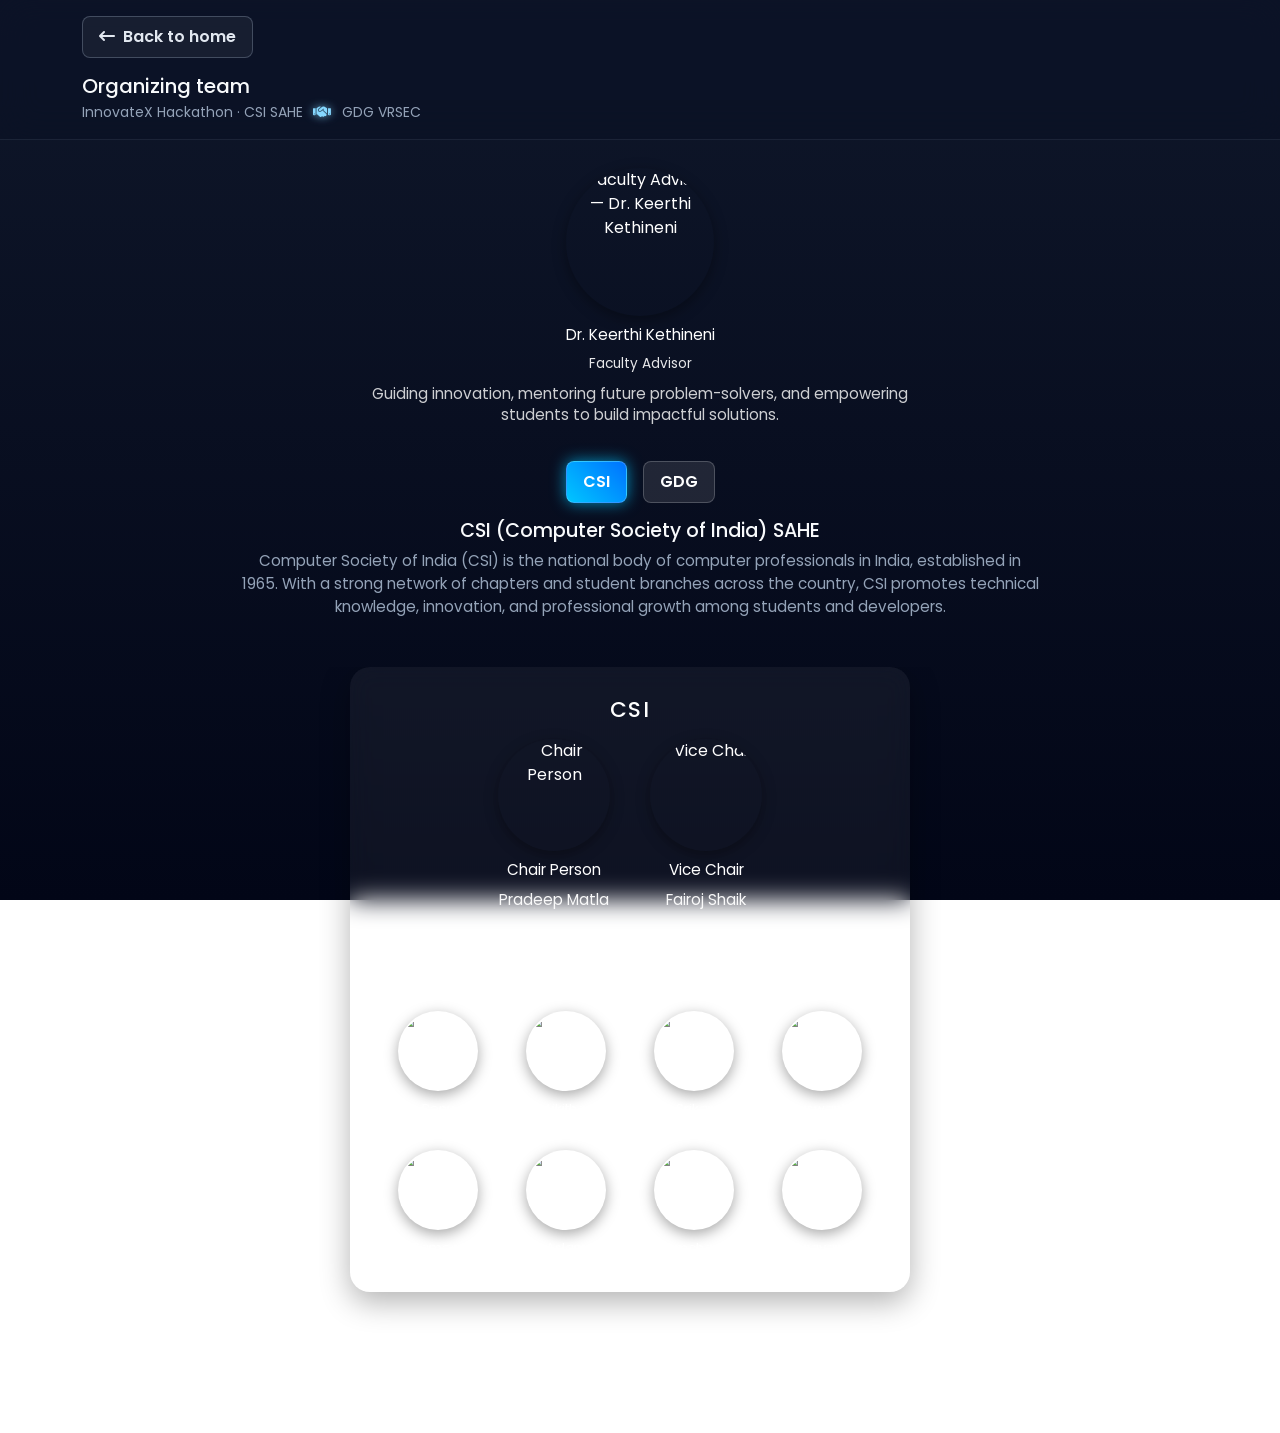
==== team.html @ c0c32e64 "Add files via upload" ====
<!DOCTYPE html>
<html lang="en">
<head>
    <meta charset="UTF-8">
    <meta name="viewport" content="width=device-width, initial-scale=1.0">
    <meta name="description" content="Meet the InnovateX Hackathon organizing team — CSI SAHE and GDG VRSEC.">
    <title>Our Team | InnovateX Hackathon</title>
    <link href="https://cdn.jsdelivr.net/npm/bootstrap@5.3.3/dist/css/bootstrap.min.css" rel="stylesheet">
    <link rel="stylesheet" href="https://cdnjs.cloudflare.com/ajax/libs/font-awesome/6.5.0/css/all.min.css" crossorigin="anonymous">
    <link rel="preconnect" href="https://fonts.googleapis.com">
    <link rel="preconnect" href="https://fonts.gstatic.com" crossorigin>
    <link href="https://fonts.googleapis.com/css2?family=Poppins:wght@300;400;500;600;700&display=swap" rel="stylesheet">
    <link rel="stylesheet" href="style.css">
</head>
<body class="page-team">
    <a class="visually-hidden-focusable skip-link" href="#team-org">Skip to team chart</a>

    <header class="team-topbar glass-nav">
        <div class="container py-3 d-flex flex-wrap align-items-center justify-content-between gap-3">
            <a class="btn btn-team-back" href="index.html">
                <span aria-hidden="true"><i class="fa-solid fa-arrow-left-long"></i></span>
                Back to home
            </a>
        </div>
        <div class="container pb-3">
            <h1 class="team-page-title h5 mb-0 text-center text-md-start">Organizing team</h1>
            <p class="team-page-sub text-center text-md-start mb-0 mt-1 small">InnovateX Hackathon · CSI SAHE <i class="fa-solid fa-handshake handshake-icon" aria-hidden="true"></i> GDG VRSEC</p>
        </div>
    </header>

    <main id="team-org">
<!-- ================= ORG CHART ================= -->

<section class="org">

    <div class="faculty-row">
        <div class="node faculty" onclick="openLink('https://www.linkedin.com/in/dr-keerthi-kethineni-37a956119')" role="link" tabindex="0" onkeydown="if(event.key==='Enter'||event.key===' '){event.preventDefault();openLink('https://www.linkedin.com/in/dr-keerthi-kethineni-37a956119');}">
            <div class="img-box big">
                <img src="images/faculty.jpeg" alt="Faculty Advisor — Dr. Keerthi Kethineni">
                <div class="overlay">
                    <i class="fab fa-linkedin" aria-hidden="true"></i>
                    <span class="visually-hidden">Open LinkedIn profile</span>
                </div>
            </div>
            <p>Dr. Keerthi Kethineni</p>
            <span>Faculty Advisor</span>
            <p class="faculty-description">Guiding innovation, mentoring future problem-solvers, and empowering students to build impactful solutions.</p>
        </div>
    </div>

    <div class="team-toggle-buttons">
        <div class="toggle-btns">
            <button class="toggle-btn active" data-slide="0">CSI</button>
            <button class="toggle-btn" data-slide="1">GDG</button>
        </div>
        <div class="dynamic-desc">
            <h3 id="desc-title">CSI (Computer Society of India) SAHE</h3>
            <p id="desc-text">Computer Society of India (CSI) is the national body of computer professionals in India, established in 1965. With a strong network of chapters and student branches across the country, CSI promotes technical knowledge, innovation, and professional growth among students and developers.</p>
        </div>
    </div>

    <div class="team-slider-wrapper">
        <div class="team-slider">

        <div class="slide csi-slide branch branch--csi">

            <div class="team-card">
                <h2 class="branch-title">CSI</h2>

                <div class="leaders-row">
                    <div class="node" onclick="openLink('https://www.linkedin.com/in/pradeep-matla-19142231b')" role="link" tabindex="0" onkeydown="if(event.key==='Enter'||event.key===' '){event.preventDefault();openLink('https://www.linkedin.com/in/pradeep-matla-19142231b');}">
                        <div class="img-box">
                            <img src="images/csi/pradeep.jpeg" alt="Chair Person">
                            <div class="overlay">
                                <i class="fab fa-linkedin" aria-hidden="true"></i>
                                <span class="visually-hidden">Open LinkedIn profile</span>
                            </div>
                        </div>
                        <p>Chair Person</p>
                        <p class="member-name">Pradeep Matla</p>
                    </div>

                    <div class="node" onclick="openLink('https://www.linkedin.com/in/fairoj-shaik-24f')" role="link" tabindex="0" onkeydown="if(event.key==='Enter'||event.key===' '){event.preventDefault();openLink('https://www.linkedin.com/in/fairoj-shaik-24f');}">
                        <div class="img-box">
                            <img src="images/csi/fairoj.jpeg" alt="Vice Chair">
                            <div class="overlay">
                                <i class="fab fa-linkedin" aria-hidden="true"></i>
                                <span class="visually-hidden">Open LinkedIn profile</span>
                            </div>
                        </div>
                        <p>Vice Chair</p>
                        <p class="member-name">Fairoj Shaik</p>
                    </div>
                </div>

                <div class="line line-v"></div>

                <div class="csi-four-bar" aria-hidden="true">
                    <div class="line line-h line-h--csi"></div>
                    <div class="csi-four-drops">
                        <div class="line line-v line-v--short"></div>
                        <div class="line line-v line-v--short"></div>
                        <div class="line line-v line-v--short"></div>
                        <div class="line line-v line-v--short"></div>
                    </div>
                </div>

                <div class="csi-grid">
                    <div class="csi-col">
                        <h4>Technical</h4>
                        <span class="role-label">Convenor</span>
                        <div class="node" onclick="openLink('https://www.linkedin.com/in/kallam-r-41750732a')" role="link" tabindex="0" onkeydown="if(event.key==='Enter'||event.key===' '){event.preventDefault();openLink('https://www.linkedin.com/in/kallam-r-41750732a');}">
                            <div class="img-box">
                                <img src="images/csi/renu.jpeg" alt="Renu">
                                <div class="overlay">
                                    <i class="fab fa-linkedin" aria-hidden="true"></i>
                                    <span class="visually-hidden">Open LinkedIn profile</span>
                                </div>
                            </div>
                        </div>
                        <p class="member-name">Renu</p>
                        <span class="role-label">Co-Convenor</span>
                        <div class="node" onclick="openLink('https://www.linkedin.com/in/sameer-nandigam')" role="link" tabindex="0" onkeydown="if(event.key==='Enter'||event.key===' '){event.preventDefault();openLink('https://www.linkedin.com/in/sameer-nandigam');}">
                            <div class="img-box">
                                <img src="images/csi/sameer.jpeg" alt="Sameer">
                                <div class="overlay">
                                    <i class="fab fa-linkedin" aria-hidden="true"></i>
                                    <span class="visually-hidden">Open LinkedIn profile</span>
                                </div>
                            </div>
                        </div>
                        <p class="member-name">Sameer</p>
                    </div>

                    <div class="csi-col">
                        <h4>Marketing</h4>
                        <span class="role-label">Convenor</span>
                        <div class="node" onclick="openLink('https://www.linkedin.com/in/likhitha-kopparaju-1996ab348')" role="link" tabindex="0" onkeydown="if(event.key==='Enter'||event.key===' '){event.preventDefault();openLink('https://www.linkedin.com/in/likhitha-kopparaju-1996ab348');}">
                            <div class="img-box">
                                <img src="images/csi/likitha.jpeg" alt="Likitha">
                                <div class="overlay">
                                    <i class="fab fa-linkedin" aria-hidden="true"></i>
                                    <span class="visually-hidden">Open LinkedIn profile</span>
                                </div>
                            </div>
                        </div>
                        <p class="member-name">Likitha</p>
                        <span class="role-label">Co-Convenor</span>
                        <div class="node" onclick="openLink('https://www.linkedin.com/in/mohammad-aslam-400096294')" role="link" tabindex="0" onkeydown="if(event.key==='Enter'||event.key===' '){event.preventDefault();openLink('https://www.linkedin.com/in/mohammad-aslam-400096294');}">
                            <div class="img-box">
                                <img src="images/csi/Aslam.jpeg" alt="Aslam">
                                <div class="overlay">
                                    <i class="fab fa-linkedin" aria-hidden="true"></i>
                                    <span class="visually-hidden">Open LinkedIn profile</span>
                                </div>
                            </div>
                        </div>
                        <p class="member-name">Aslam</p>
                    </div>

                    <div class="csi-col">
                        <h4>Designing</h4>
                        <span class="role-label">Convenor</span>
                        <div class="node" onclick="openLink('https://www.linkedin.com/in/srikar-koneru')" role="link" tabindex="0" onkeydown="if(event.key==='Enter'||event.key===' '){event.preventDefault();openLink('https://www.linkedin.com/in/srikar-koneru');}">
                            <div class="img-box">
                                <img src="images/csi/Srikar.jpeg" alt="Srikar">
                                <div class="overlay">
                                    <i class="fab fa-linkedin" aria-hidden="true"></i>
                                    <span class="visually-hidden">Open LinkedIn profile</span>
                                </div>
                            </div>
                        </div>
                        <p class="member-name">Srikar</p>
                        <span class="role-label">Co-Convenor</span>
                        <div class="node" onclick="openLink('https://www.linkedin.com/in/ramchand-kanaparthi-1406ab348')" role="link" tabindex="0" onkeydown="if(event.key==='Enter'||event.key===' '){event.preventDefault();openLink('https://www.linkedin.com/in/ramchand-kanaparthi-1406ab348');}">
                            <div class="img-box">
                                <img src="images/csi/Ramchand.jpeg" alt="Ramchand">
                                <div class="overlay">
                                    <i class="fab fa-linkedin" aria-hidden="true"></i>
                                    <span class="visually-hidden">Open LinkedIn profile</span>
                                </div>
                            </div>
                        </div>
                        <p class="member-name">Ramchand</p>
                    </div>

                    <div class="csi-col">
                        <h4>Event Managing</h4>
                        <span class="role-label">Convenor</span>
                        <div class="node" onclick="openLink('https://www.linkedin.com/in/yaswanth-maddula-b22ba6337')" role="link" tabindex="0" onkeydown="if(event.key==='Enter'||event.key===' '){event.preventDefault();openLink('https://www.linkedin.com/in/yaswanth-maddula-b22ba6337');}">
                            <div class="img-box">
                                <img src="images/csi/yaswanth.jpeg" alt="Yaswanth">
                                <div class="overlay">
                                    <i class="fab fa-linkedin" aria-hidden="true"></i>
                                    <span class="visually-hidden">Open LinkedIn profile</span>
                                </div>
                            </div>
                        </div>
                        <p class="member-name">Yaswanth</p>
                        <span class="role-label">Co-Convenor</span>
                        <div class="node" onclick="openLink('https://www.linkedin.com/in/baavana-arvapalli-102b9331a')" role="link" tabindex="0" onkeydown="if(event.key==='Enter'||event.key===' '){event.preventDefault();openLink('https://www.linkedin.com/in/baavana-arvapalli-102b9331a');}">
                            <div class="img-box">
                                <img src="images/csi/Baavana.jpeg" alt="Baavana">
                                <div class="overlay">
                                    <i class="fab fa-linkedin" aria-hidden="true"></i>
                                    <span class="visually-hidden">Open LinkedIn profile</span>
                                </div>
                            </div>
                        </div>
                        <p class="member-name">Baavana</p>
                    </div>
                </div>
            </div>

            </div>  <!-- close team-card -->

<div class="slide gdg-slide branch branch--gdg gdg">

                <div class="team-card">
                    <h2 class="branch-title">GDG VRSEC</h2>

                    <div class="leaders-row">
                        <!-- Lead -->
                        <div class="node" onclick="openLink('https://www.linkedin.com/in/mahesh-nimmagadda-88059a2ba?utm_source=share_via&utm_content=profile&utm_medium=member_android')">
                            <div class="img-box">
                                <img src="images/gdg/mahesh.jpeg" alt="Mahesh">
                                <div class="overlay">
                                    <i class="fab fa-linkedin"></i>
                                </div>
                            </div>
                            <p>Mahesh</p>
                            <span class="role-label">Lead</span>
                        </div>

                        <!-- Co Lead -->
                        <div class="node" onclick="openLink('https://www.linkedin.com/in/sohith-sai-sanaka-03012a2a5?utm_source=share_via&utm_content=profile&utm_medium=member_android')">
                            <div class="img-box">
                                <img src="images/gdg/sohith.jpeg" alt="Sohith">
                                <div class="overlay">
                                    <i class="fab fa-linkedin"></i>
                                </div>
                            </div>
                            <p>Sohith</p>
                            <span class="role-label">Co-Lead</span>
                        </div>
                    </div>

                    <div class="line line-v"></div>

                    <div class="csi-four-bar">
                        <div class="line line-h line-h--csi"></div>
                    </div>

                    <div class="csi-grid">

            <!-- Web Dev -->
            <div class="csi-col">
                <h4>Web Development</h4>
                <span class="role-label">Lead</span>
                <div class="node" onclick="openLink('https://www.linkedin.com/in/nameishyam?utm_source=share_via&utm_content=profile&utm_medium=member_android')">
                    <div class="img-box">
                        <img src="images/gdg/shyam.jpeg">
                        <div class="overlay"><i class="fab fa-linkedin"></i></div>
                    </div>
                </div>
                <p class="member-name">Shyam Gowtham</p>

                <span class="role-label">Co-Lead</span>
                <div class="node" onclick="openLink('https://www.linkedin.com/in/yaseswinisharma?utm_source=share_via&utm_content=profile&utm_medium=member_android')">
                    <div class="img-box">
                        <img src="images/gdg/yasaswini.jpeg">
                        <div class="overlay"><i class="fab fa-linkedin"></i></div>
                    </div>
                </div>
                <p class="member-name">Yasaswini</p>
            </div>

            <!-- Android -->
            <div class="csi-col">
                <h4>Android</h4>
                <span class="role-label">Lead</span>
                <div class="node" onclick="openLink('https://www.linkedin.com/in/sri-sai-surendra-kusam?utm_source=share_via&utm_content=profile&utm_medium=member_android')">
                    <div class="img-box">
                        <img src="images/gdg/surendar.jpeg">
                        <div class="overlay"><i class="fab fa-linkedin"></i></div>
                    </div>
                </div>
                <p class="member-name">Surendar</p>

                <span class="role-label">Co-Lead</span>
                <div class="node" onclick="openLink('https://www.linkedin.com/in/harish-kakumanu-ab7199272?utm_source=share_via&utm_content=profile&utm_medium=member_android')">
                    <div class="img-box">
                        <img src="images/gdg/harish.jpeg">
                        <div class="overlay"><i class="fab fa-linkedin"></i></div>
                    </div>
                </div>
                <p class="member-name">Harish</p>
            </div>

            <!-- AI ML -->
            <div class="csi-col">
                <h4>AI - ML</h4>
                <span class="role-label">Lead</span>
                <div class="node" onclick="openLink('https://www.linkedin.com/in/susrith-maddi-71413824b?utm_source=share_via&utm_content=profile&utm_medium=member_android')">
                    <div class="img-box">
                        <img src="images/gdg/susrith.jpeg">
                        <div class="overlay"><i class="fab fa-linkedin"></i></div>
                    </div>
                </div>
                <p class="member-name">Susrith</p>

                <span class="role-label">Co-Lead</span>
                <div class="node" onclick="openLink('https://www.linkedin.com/in/abdul-ruksar-2a0661341?utm_source=share_via&utm_content=profile&utm_medium=member_android')">
                    <div class="img-box">
                        <img src="images/gdg/ruksar.jpeg">
                        <div class="overlay"><i class="fab fa-linkedin"></i></div>
                    </div>
                </div>
                <p class="member-name">Ruksar</p>
            </div>

            <!-- Cloud -->
            <div class="csi-col">
                <h4>Cloud</h4>
                <span class="role-label">Lead</span>
                <div class="node" onclick="openLink('https://www.linkedin.com/in/manikantha-peetha?utm_source=share_via&utm_content=profile&utm_medium=member_android')">
                    <div class="img-box">
                        <img src="images/gdg/manikanta.jpeg">
                        <div class="overlay"><i class="fab fa-linkedin"></i></div>
                    </div>
                </div>
                <p class="member-name">Manikanta</p>

                <span class="role-label">Co-Lead</span>
                <div class="node" onclick="openLink('https://www.linkedin.com/in/neha-dharavathu-8542202a4?utm_source=share_via&utm_content=profile&utm_medium=member_android')">
                    <div class="img-box">
                        <img src="images/gdg/neha.jpeg">
                        <div class="overlay"><i class="fab fa-linkedin"></i></div>
                    </div>
                </div>
                <p class="member-name">Neha</p>
            </div>

            <!-- Design -->
            <div class="csi-col">
                <h4>Design</h4>
                <span class="role-label">Lead</span>
                <div class="node" onclick="openLink('https://www.linkedin.com/in/ankoori-vasantha?utm_source=share_via&utm_content=profile&utm_medium=member_android')">
                    <div class="img-box">
                        <img src="images/gdg/vasantha.jpeg">
                        <div class="overlay"><i class="fab fa-linkedin"></i></div>
                    </div>
                </div>
                <p class="member-name">Vasantha</p>

                <span class="role-label">Co-Leads</span>
                <div class="node" onclick="openLink('https://www.linkedin.com/in/naveen-chandra-9948372a4?utm_source=share_via&utm_content=profile&utm_medium=member_android')">
                    <div class="img-box">
                        <img src="images/gdg/naveen.jpeg">
                        <div class="overlay"><i class="fab fa-linkedin"></i></div>
                    </div>
                </div>
                <p class="member-name">Naveen</p>

                <div class="node" onclick="openLink('https://www.linkedin.com/in/dssram24067?utm_source=share_via&utm_content=profile&utm_medium=member_android')">
                    <div class="img-box">
                        <img src="images/gdg/shanmukha.jpeg">
                        <div class="overlay"><i class="fab fa-linkedin"></i></div>
                    </div>
                </div>
                <p class="member-name">Shanmukha</p>
            </div>

            <!-- Marketing -->
            <div class="csi-col">
                <h4>Marketing</h4>
                <span class="role-label">Lead</span>
                <div class="node" onclick="openLink('https://www.linkedin.com/in/likith-kowshik-minnekanti-0817272a4?utm_source=share_via&utm_content=profile&utm_medium=member_android')">
                    <div class="img-box">
                        <img src="images/gdg/likith.jpeg">
                        <div class="overlay"><i class="fab fa-linkedin"></i></div>
                    </div>
                </div>
                <p class="member-name">Likith</p>

                <span class="role-label">Co-Lead</span>
                <div class="node" onclick="openLink('https://www.linkedin.com/in/nithin-chowdary-uppugandla-4b05782a4?utm_source=share_via&utm_content=profile&utm_medium=member_android')">
                    <div class="img-box">
                        <img src="images/gdg/nithin.jpeg">
                        <div class="overlay"><i class="fab fa-linkedin"></i></div>
                    </div>
                </div>
                <p class="member-name">Nithin</p>
            </div>

        </div>
    </div>
</div>  <!-- close team-card -->

            </div>

        </div>

    </div>

</section>
    </main>

    <script src="https://cdn.jsdelivr.net/npm/bootstrap@5.3.3/dist/js/bootstrap.bundle.min.js"></script>
    <script src="script.js"></script>
</body>
</html>
---- style.css ----
/* ========== Global ========== */
*,
*::before,
*::after {
  box-sizing: border-box;
}

html {
  scroll-behavior: smooth;
}

:focus-visible {
  outline: 2px solid #38bdf8;
  outline-offset: 3px;
}

.skip-link {
  position: absolute;
  left: -9999px;
  z-index: 9999;
  padding: 0.75rem 1rem;
  background: #0f172a;
  color: #f8fafc;
  font-weight: 600;
  border-radius: 0.375rem;
}

.skip-link:focus {
  left: 1rem;
  top: 1rem;
}

/* ========== Landing page ========== */
body.page-landing {
  margin: 0;
  min-height: 100vh;
  font-family: "Inter", system-ui, sans-serif;
  background: #020617;
  color: #e2e8f0;
  -webkit-font-smoothing: antialiased;
}

body.page-landing main {
  display: block;
}

/* —— Navbar —— */
.landing-nav {
  position: fixed;
  inset: 0 0 auto 0;
  z-index: 1000;
  background: rgba(15, 23, 42, 0.45);
  backdrop-filter: blur(16px);
  -webkit-backdrop-filter: blur(16px);
  border-bottom: 1px solid rgba(148, 163, 184, 0.12);
}

.countdown-container {
  position: absolute;
  left: 20px;
  top: 50%;
  transform: translateY(-50%);
  font-size: 13px;
  font-weight: 600;
  color: #00c6ff;
  letter-spacing: 0.03em;
  z-index: 10;
  pointer-events: none;
  display: flex;
  flex-direction: column;
  gap: 2px;
}

.countdown-top {
  display: flex;
  align-items: center;
  gap: 6px;
  white-space: nowrap;
}

.countdown-label {
  color: #e2e8f0;
  font-weight: 500;
  font-size: 12px;
}

.countdown-sub {
  font-size: 11px;
  font-weight: 400;
  color: #94a3b8;
  white-space: nowrap;
}

@media (max-width: 767.98px) {
  .countdown-container {
    display: none;
  }
}

.landing-nav .container {
  position: relative;
}

.landing-nav__inner {
  display: flex;
  align-items: center;
  justify-content: space-between;
  gap: 1rem;
  padding: 0.75rem 0;
  min-height: 5.5rem;
  position: relative;
}

.landing-nav__title {
  margin: 0;
  font-family: "Poppins", sans-serif;
  font-weight: 700;
  font-size: 1.25rem;
  letter-spacing: 1px;
  color: #f8fafc;
  text-align: center;
  display: none;
  position: absolute;
  left: 50%;
  transform: translateX(-50%);
}

@media (min-width: 768px) {
  .landing-nav__title {
    display: block;
  }
}

.landing-nav__handshake {
  margin: 0 0.4rem;
  color: #86d8ff !important;
  font-size: 1.25rem;
  text-shadow: 0 0 12px rgba(134, 216, 255, 0.8), 0 0 20px rgba(0, 198, 255, 0.5);
  display: inline-block;
  width: auto;
  height: auto;
  opacity: 1 !important;
  visibility: visible !important;
}

.landing-nav__logos {
  display: none;
}

.landing-nav__drawer {
  display: flex;
  align-items: center;
  justify-content: flex-end;
  margin-left: auto;
}

.landing-nav__logo-link {
  display: none;
}

.landing-nav__logo-link:hover {
  transform: scale(1.08);
  filter: drop-shadow(0 0 12px rgba(56, 189, 248, 0.4));
}

.landing-nav__logo {
  display: none;
}

.landing-nav__logo:hover {
  transform: scale(1.08);
}

.landing-nav__drawer {
  display: flex;
  align-items: center;
  justify-content: flex-end;
}

.landing-nav__actions {
  display: flex;
  align-items: center;
  justify-content: flex-end;
  flex-wrap: wrap;
  gap: 0.75rem;
}

.btn-nav-cta {
  display: inline-flex;
  align-items: center;
  justify-content: center;
  gap: 0.35rem;
  padding: 0.6rem 1.15rem;
  font-weight: 700;
  font-size: 0.875rem;
  letter-spacing: 0.02em;
  border-radius: 999px;
  text-decoration: none;
  white-space: nowrap;
  transition: transform 0.25s ease, box-shadow 0.25s ease, border-color 0.25s ease,
    background 0.25s ease;
}

.btn-nav-cta--primary {
  color: #f8fafc;
  border: 1px solid rgba(56, 189, 248, 0.55);
  background: linear-gradient(135deg, rgba(14, 165, 233, 0.45), rgba(99, 102, 241, 0.4));
  box-shadow: 0 0 22px rgba(56, 189, 248, 0.45), inset 0 1px 0 rgba(255, 255, 255, 0.12);
}

.btn-nav-cta--primary:hover {
  color: #fff;
  transform: translateY(-2px);
  border-color: rgba(125, 211, 252, 0.85);
  box-shadow: 0 0 32px rgba(56, 189, 248, 0.65), 0 8px 24px rgba(0, 0, 0, 0.25);
}

.btn-nav-cta--secondary {
  color: #e2e8f0;
  border: 1px solid rgba(148, 163, 184, 0.5);
  background: rgba(255, 255, 255, 0.06);
  box-shadow: 0 0 18px rgba(56, 189, 248, 0.2), inset 0 1px 0 rgba(255, 255, 255, 0.08);
}

.btn-nav-cta--secondary:hover {
  color: #fff;
  transform: translateY(-2px);
  border-color: rgba(56, 189, 248, 0.55);
  box-shadow: 0 0 28px rgba(56, 189, 248, 0.35), 0 8px 24px rgba(0, 0, 0, 0.2);
}

.landing-nav__toggle {
  width: 44px;
  height: 44px;
  border: 1px solid rgba(148, 163, 184, 0.35);
  border-radius: 0.5rem;
  background: rgba(15, 23, 42, 0.6);
  display: none;
  flex-direction: column;
  align-items: center;
  justify-content: center;
  gap: 5px;
  cursor: pointer;
}

.landing-nav__toggle span {
  display: block;
  width: 20px;
  height: 2px;
  background: #e2e8f0;
  border-radius: 2px;
}

@media (max-width: 767.98px) {
  .landing-nav__toggle {
    display: flex;
  }

  .landing-nav__drawer {
    position: absolute;
    top: 100%;
    left: 0;
    right: 0;
    padding: 1rem 1rem 1.25rem;
    background: rgba(15, 23, 42, 0.92);
    backdrop-filter: blur(16px);
    border-bottom: 1px solid rgba(148, 163, 184, 0.12);
    justify-content: center;
    display: none;
  }

  .landing-nav__drawer.is-open {
    display: flex;
  }

  .landing-nav__actions {
    width: 100%;
    flex-direction: column;
    align-items: stretch;
  }

  .btn-nav-cta {
    width: 100%;
    white-space: normal;
    text-align: center;
  }
}

/* —— Hero —— */
.landing-hero {
  position: relative;
  min-height: unset;
  display: flex;
  align-items: flex-start;
  justify-content: center;
  padding: calc(5.5rem + 0.5rem) 1rem 2rem;
  background: linear-gradient(165deg, #0f172a 0%, #020617 55%, #020617 100%);
  overflow: hidden;
}

.landing-hero__blobs {
  position: absolute;
  inset: 0;
  pointer-events: none;
  overflow: hidden;
}

.landing-hero__blob {
  position: absolute;
  border-radius: 50%;
  filter: blur(80px);
  opacity: 0.55;
  animation: blob-float 14s ease-in-out infinite;
}

.landing-hero__blob--1 {
  width: min(480px, 55vw);
  height: min(480px, 55vw);
  top: -10%;
  left: -15%;
  background: radial-gradient(circle, rgba(56, 189, 248, 0.55) 0%, transparent 70%);
}

.landing-hero__blob--2 {
  width: min(420px, 50vw);
  height: min(420px, 50vw);
  bottom: -5%;
  right: -20%;
  background: radial-gradient(circle, rgba(99, 102, 241, 0.5) 0%, transparent 70%);
  animation-delay: -4s;
}

.landing-hero__blob--3 {
  width: min(300px, 40vw);
  height: min(300px, 40vw);
  top: 40%;
  left: 0;
  right: 0;
  margin-inline: auto;
  background: radial-gradient(circle, rgba(244, 114, 182, 0.25) 0%, transparent 70%);
  animation-delay: -7s;
}

@keyframes blob-float {
  0%,
  100% {
    transform: translate(0, 0) scale(1);
  }
  50% {
    transform: translate(2%, -3%) scale(1.05);
  }
}

.landing-hero__content {
  position: relative;
  z-index: 1;
  text-align: center;
  max-width: 52rem;
}

.landing-hero__badge {
  display: none;
  margin: 0 0 1.25rem;
  padding: 0.35rem 0.85rem;
  font-size: 0.75rem;
  font-weight: 600;
  letter-spacing: 0.12em;
  text-transform: uppercase;
  color: #7dd3fc;
  background: rgba(56, 189, 248, 0.12);
  border: 1px solid rgba(56, 189, 248, 0.28);
  border-radius: 999px;
}

.landing-hero__title {
  margin: 0 0 1rem;
  font-family: "Poppins", "Inter", sans-serif;
  font-weight: 800;
  font-size: clamp(2.75rem, 8vw, 4.5rem);
  line-height: 1.05;
  letter-spacing: -0.03em;
  background: linear-gradient(120deg, #f8fafc 0%, #93c5fd 35%, #38bdf8 60%, #c084fc 100%);
  -webkit-background-clip: text;
  background-clip: text;
  color: transparent;
  text-shadow: 0 0 60px rgba(56, 189, 248, 0.25);
}

.landing-hero__typed-wrap {
  min-height: 2.75rem;
  margin: 0 0 1.75rem;
  display: flex;
  align-items: center;
  justify-content: center;
}

.landing-hero__typed {
  font-family: "Poppins", sans-serif;
  font-size: clamp(1.15rem, 3vw, 1.5rem);
  font-weight: 600;
  color: #bae6fd;
}

.landing-hero__typed .typed-cursor {
  color: #38bdf8 !important;
}

.landing-hero__desc {
  margin: 0 auto;
  max-width: 42rem;
  text-align: center;
  font-size: 1.0625rem;
  line-height: 1.75;
  color: #cbd5e1;
}


.btn-glow {
  display: inline-flex;
  align-items: center;
  justify-content: center;
  gap: 0.5rem;
  padding: 1rem 1.75rem;
  font-weight: 700;
  font-size: 1.0625rem;
  border-radius: 999px;
  text-decoration: none;
  border: none;
  cursor: pointer;
  transition: transform 0.3s cubic-bezier(0.34, 1.56, 0.64, 1),
    box-shadow 0.3s ease, filter 0.3s ease;
}

.btn-glow--primary {
  color: #0f172a;
  background: linear-gradient(135deg, #38bdf8, #818cf8);
  border: 1px solid rgba(255, 255, 255, 0.35);
  box-shadow: 0 0 32px rgba(56, 189, 248, 0.5), 0 12px 40px rgba(0, 0, 0, 0.35);
}

.btn-glow--primary:hover {
  color: #020617;
  transform: translateY(-4px) scale(1.02);
  box-shadow: 0 0 48px rgba(56, 189, 248, 0.85), 0 20px 50px rgba(0, 0, 0, 0.4);
}

.btn-glow--secondary {
  color: #f1f5f9;
  background: rgba(255, 255, 255, 0.06);
  border: 1px solid rgba(148, 163, 184, 0.45);
  box-shadow: 0 0 24px rgba(148, 163, 184, 0.15), inset 0 1px 0 rgba(255, 255, 255, 0.08);
}

.btn-glow--secondary:hover {
  transform: translateY(-4px) scale(1.02);
  border-color: rgba(56, 189, 248, 0.6);
  box-shadow: 0 0 36px rgba(56, 189, 248, 0.35), 0 12px 36px rgba(0, 0, 0, 0.3);
  color: #fff;
}

/* —— Highlights —— */
.landing-highlights {
  padding: 1.5rem 1rem 3rem;
  margin-top: 0 !important;
  background: linear-gradient(180deg, #020617 0%, #0f172a 40%, #020617 100%);
}

.section-head {
  text-align: center;
  max-width: 36rem;
  margin: 0 auto 3rem;
}

.section-head__title {
  margin: 0 0 0.5rem;
  font-family: "Poppins", sans-serif;
  font-size: clamp(1.75rem, 4vw, 2.375rem);
  font-weight: 700;
  color: #f8fafc;
  letter-spacing: -0.02em;
}

.section-head__sub {
  margin: 0;
  color: #94a3b8;
  font-size: 1.0625rem;
}

.highlights-grid {
  display: flex;
  flex-wrap: wrap;
  gap: 1.25rem;
  max-width: 1200px;
  margin: 0 auto;
  justify-content: center;
}

@media (min-width: 1100px) {
  .highlights-grid {
    flex-wrap: nowrap;
    justify-content: space-between;
    align-items: stretch;
    gap: 1rem;
  }

  .hl-card {
    flex: 1 1 0;
    min-width: 0;
    max-width: none;
  }
}

.hl-card {
  flex: 1 1 240px;
  max-width: 400px;
  background: rgba(255, 255, 255, 0.05);
  backdrop-filter: blur(14px);
  -webkit-backdrop-filter: blur(14px);
  border: 1px solid rgba(255, 255, 255, 0.1);
  border-radius: 1.125rem;
  padding: 1.75rem 1.5rem;
  text-align: left;
  box-shadow: 0 8px 32px rgba(0, 0, 0, 0.35);
  transition: transform 0.35s cubic-bezier(0.34, 1.56, 0.64, 1),
    box-shadow 0.35s ease, border-color 0.35s ease, background 0.35s ease;
}

.hl-card:hover {
  transform: translateY(-10px);
  box-shadow: 0 24px 48px rgba(0, 0, 0, 0.45), 0 0 40px rgba(56, 189, 248, 0.12);
  border-color: rgba(56, 189, 248, 0.35);
  background: rgba(255, 255, 255, 0.07);
}

.hl-card__emoji {
  font-size: 1.75rem;
  display: block;
  margin-bottom: 0.75rem;
}

.hl-card__icon {
  font-size: 1.75rem;
  display: block;
  margin-bottom: 0.75rem;
  color: #94a3b8;
}

.hl-card__label {
  margin: 0 0 0.35rem;
  font-family: "Poppins", sans-serif;
  font-size: 0.9375rem;
  font-weight: 700;
  color: #e2e8f0;
  letter-spacing: 0.02em;
}

.hl-card__text {
  margin: 0;
  font-size: 0.95rem;
  line-height: 1.5;
  color: #94a3b8;
}

/* —— Team CTA —— */
.landing-team-cta {
  padding: 2.5rem 1rem 3rem;
  background: radial-gradient(ellipse 80% 60% at 50% 0%, rgba(56, 189, 248, 0.08), transparent 55%),
    #020617;
  text-align: center;
}

.landing-team-cta__inner {
  max-width: 40rem;
  margin: 0 auto;
}

.landing-team-cta__title {
  margin: 0 0 0.75rem;
  font-family: "Poppins", sans-serif;
  font-size: clamp(1.85rem, 4.5vw, 2.75rem);
  font-weight: 700;
  color: #f8fafc;
  letter-spacing: -0.02em;
}

.landing-team-cta__lead {
  margin: 0 0 1.75rem;
  font-size: 1.125rem;
  color: #94a3b8;
  line-height: 1.6;
}

.btn-team-cta {
  display: inline-flex;
  align-items: center;
  justify-content: center;
  padding: 1.1rem 2.5rem;
  font-family: "Poppins", sans-serif;
  font-weight: 700;
  font-size: 1.125rem;
  color: #0f172a;
  text-decoration: none;
  border-radius: 999px;
  background: linear-gradient(135deg, #f8fafc, #bae6fd);
  border: 1px solid rgba(255, 255, 255, 0.5);
  box-shadow: 0 0 40px rgba(248, 250, 252, 0.35), 0 16px 40px rgba(0, 0, 0, 0.3);
  transition: transform 0.3s cubic-bezier(0.34, 1.56, 0.64, 1), box-shadow 0.3s ease;
}

.btn-team-cta:hover {
  color: #020617;
  transform: translateY(-5px) scale(1.03);
  box-shadow: 0 0 56px rgba(56, 189, 248, 0.45), 0 20px 48px rgba(0, 0, 0, 0.35);
}

/* —— Footer —— */
.landing-footer {
  background: #020617;
  border-top: 1px solid rgba(51, 65, 85, 0.65);
  padding: 3rem 1rem 2rem;
}

.landing-footer__grid {
  display: grid;
  grid-template-columns: repeat(3, minmax(0, 1fr));
  gap: 2rem;
  max-width: 900px;
  margin: 0 auto;
}

@media (max-width: 767.98px) {
  .landing-footer__grid {
    grid-template-columns: 1fr;
    text-align: center;
  }
}

.landing-footer__heading {
  margin: 0 0 0.5rem;
  font-size: 0.75rem;
  font-weight: 700;
  letter-spacing: 0.14em;
  text-transform: uppercase;
  color: #64748b;
}

.landing-footer__link {
  font-size: 1rem;
  font-weight: 500;
  color: #e2e8f0;
  text-decoration: none;
  word-break: break-word;
  transition: color 0.25s ease;
}

.landing-footer__link:hover {
  color: #38bdf8;
}

.landing-footer__fineprint {
  margin: 2.5rem 0 0;
  text-align: center;
  font-size: 0.8125rem;
  color: #475569;
}

.footer-icons {
  display: flex;
  justify-content: center;
  gap: 25px;
  margin-top: 15px;
}

.footer-icons a {
  font-size: 22px;
  color: white;
  transition: 0.3s;
  line-height: 1;
  display: inline-flex;
  align-items: center;
  justify-content: center;
  text-decoration: none;
  gap: 8px;
  padding: 2px 6px;
  border-radius: 8px;
  background: rgba(255, 255, 255, 0.05);
}

.footer-icon-label {
  font-size: 0.9rem;
  color: #f8fafc;
}

.footer-icons a:hover {
  color: #00c6ff;
  transform: scale(1.2);
}

.roadmap-section {
  padding: 60px 20px 100px;
  max-width: 1400px;
  margin: 0 auto;
}

.roadmap-title {
  font-family: "Poppins", sans-serif;
  font-weight: 800;
  font-size: clamp(2rem, 3vw, 3.4rem);
  color: #e0f2ff;
  text-align: center;
  margin-bottom: 50px;
  text-shadow: 0 0 20px rgba(0, 198, 255, 0.6), 0 1px 3px rgba(0, 0, 0, 0.4);
}

.roadmap-timeline {
  position: relative;
  margin: 0 auto;
  height: 420px;
  padding: 50px 30px;
  overflow: visible;
}

.roadmap-timeline::before {
  content: "";
  position: absolute;
  left: 3%;
  right: 3%;
  top: 50%;
  transform: translateY(-50%);
  height: 3px;
  background: linear-gradient(90deg, rgba(56, 189, 248, 0.4), rgba(14, 165, 233, 0.8), rgba(56, 189, 248, 0.4));
  box-shadow: 0 0 20px rgba(14, 165, 233, 0.4);
  z-index: 1;
}

.roadmap-item {
  position: absolute;
  width: 175px;
  animation: waypoint-in 0.8s ease forwards;
  opacity: 0;
  z-index: 2;
}

.roadmap-item:nth-child(1) { left: 5%; top: 5%; transform: translateX(-50%); }
.roadmap-item:nth-child(2) { left: 20%; top: 55%; transform: translateX(-50%); }
.roadmap-item:nth-child(3) { left: 35%; top: 5%; transform: translateX(-50%); }
.roadmap-item:nth-child(4) { left: 50%; top: 55%; transform: translateX(-50%); }
.roadmap-item:nth-child(5) { left: 65%; top: 5%; transform: translateX(-50%); }
.roadmap-item:nth-child(6) { left: 80%; top: 55%; transform: translateX(-50%); }

.roadmap-content {
  background: rgba(255, 255, 255, 0.05);
  border: 1px solid rgba(86, 191, 255, 0.25);
  border-radius: 14px;
  padding: 22px 16px 18px;
  backdrop-filter: blur(10px);
  transition: all 0.3s ease;
  height: 100%;
  position: relative;
  z-index: 2;
}

.roadmap-content:hover {
  transform: translateY(-8px);
  box-shadow: 0 20px 50px rgba(0, 198, 255, 0.35);
  border-color: rgba(86, 191, 255, 0.6);
}

.step-circle {
  position: absolute;
  top: -18px;
  left: 50%;
  transform: translateX(-50%);
  width: 40px;
  height: 40px;
  border-radius: 50%;
  background: linear-gradient(135deg, #00c6ff, #0072ff);
  color: white;
  display: flex;
  align-items: center;
  justify-content: center;
  font-weight: 900;
  font-size: 1.2rem;
  box-shadow: 0 0 16px rgba(0, 198, 255, 0.7);
  z-index: 4;
  font-family: "Poppins", sans-serif;
}

.roadmap-icon {
  display: none;
}

.roadmap-content h3 {
  font-family: "Poppins", sans-serif;
  font-size: 1rem;
  margin: 0 0 8px;
  color: #dbeafe;
  line-height: 1.3;
  font-weight: 700;
}

.roadmap-content p {
  margin: 0;
  color: #cbd5e1;
  line-height: 1.45;
  font-size: 0.88rem;
}

.roadmap-point {
  display: none;
}

.roadmap-item::before {
  display: none;
}

@media (max-width: 1200px) {
  .roadmap-timeline { height: 420px; padding: 50px 20px; }
  .roadmap-item { width: 165px; }
  .roadmap-item:nth-child(1) { left: 8%; }
  .roadmap-item:nth-child(2) { left: 22%; }
  .roadmap-item:nth-child(3) { left: 36%; }
  .roadmap-item:nth-child(4) { left: 50%; }
  .roadmap-item:nth-child(5) { left: 64%; }
  .roadmap-item:nth-child(6) { left: 78%; }
}

@media (max-width: 1024px) {
  .roadmap-section { padding: 50px 15px 80px; }
  .roadmap-timeline { height: 420px; padding: 50px 10px; }
  .roadmap-item { width: 155px; }
  .roadmap-item:nth-child(1) { left: 10%; }
  .roadmap-item:nth-child(2) { left: 26%; }
  .roadmap-item:nth-child(3) { left: 42%; }
  .roadmap-item:nth-child(4) { left: 58%; }
  .roadmap-item:nth-child(5) { left: 74%; }
  .roadmap-item:nth-child(6) { display: none; }
  
  .roadmap-content h3 { font-size: 0.95rem; }
  .roadmap-content p { font-size: 0.84rem; }
}

@media (max-width: 800px) {
  .roadmap-timeline {
    height: auto;
    padding: 20px 15px;
    display: flex;
    flex-direction: column;
    gap: 0;
  }
  
  .roadmap-timeline::before {
    display: none;
  }
  
  .roadmap-item {
    position: relative;
    width: 100%;
    max-width: 320px;
    left: 50% !important;
    top: 0 !important;
    transform: translateX(-50%) !important;
    margin-bottom: 25px;
    z-index: 2;
  }
  
  .roadmap-item:last-child {
    margin-bottom: 0;
  }
  
  .roadmap-item::before {
    display: none !important;
  }
  
  .step-circle {
    top: -22px;
    width: 36px;
    height: 36px;
    font-size: 1rem;
  }
  
  .roadmap-content {
    width: 100%;
    margin: 0;
    padding: 16px 14px;
  }
  
  .roadmap-content h3 { font-size: 0.98rem; }
  .roadmap-content p { font-size: 0.86rem; }
}

@keyframes waypoint-in {
  0% { opacity: 0; transform: translateY(24px); }
  100% { opacity: 1; transform: translateY(0); }
}

.roadmap-item:nth-child(1) { animation-delay: 0s; }
.roadmap-item:nth-child(2) { animation-delay: 0.1s; }
.roadmap-item:nth-child(3) { animation-delay: 0.2s; }
.roadmap-item:nth-child(4) { animation-delay: 0.3s; }
.roadmap-item:nth-child(5) { animation-delay: 0.4s; }
.roadmap-item:nth-child(6) { animation-delay: 0.5s; }


@media (max-width: 940px) {
  .roadmap-item,
  .roadmap-item.alt {
    width: 100%;
    margin-left: 0;
    text-align: left;
    padding: 0 0 0 20px;
  }
  .roadmap-item.alt {
    padding: 0 0 0 20px;
  }
  .roadmap-timeline::before {
    left: 14px;
  }
  .roadmap-point {
    left: 14px;
  }
}

/* ========== Team page shell ========== */
body.page-team {
  margin: 0;
  min-height: 100vh;
  font-family: "Inter", "Poppins", system-ui, sans-serif;
  background: linear-gradient(180deg, #0f172a 0%, #020617 100%);
  background-attachment: fixed;
  color: #fff;
  text-align: center;
}

.team-topbar {
  position: sticky;
  top: 0;
  z-index: 100;
  background: rgba(15, 23, 42, 0.55);
  backdrop-filter: blur(16px);
  -webkit-backdrop-filter: blur(16px);
  border-bottom: 1px solid rgba(148, 163, 184, 0.12);
}

.btn-team-back {
  display: inline-flex;
  align-items: center;
  gap: 0.5rem;
  padding: 0.5rem 1rem;
  font-weight: 600;
  color: #e2e8f0;
  text-decoration: none;
  border-radius: 0.5rem;
  border: 1px solid rgba(148, 163, 184, 0.35);
  background: rgba(255, 255, 255, 0.05);
  transition: background 0.25s ease, color 0.25s ease, border-color 0.25s ease;
}

.btn-team-back:hover {
  color: #38bdf8;
  border-color: rgba(56, 189, 248, 0.45);
  background: rgba(56, 189, 248, 0.1);
}

.team-page-title {
  font-family: "Poppins", sans-serif;
  color: #f8fafc !important;
}

.team-page-sub {
  color: #94a3b8 !important;
}

.handshake-icon,
.handshake-fallback {
  margin: 0 0.4rem;
  color: #86d8ff;
  text-shadow: 0 0 8px rgba(134, 216, 255, 0.8);
}

.handshake-fallback {
  font-size: 0.95rem;
}

.navbar-brand-logo-link {
  line-height: 0;
}

.nav-org-logo {
  height: 40px;
  width: auto;
  object-fit: contain;
}

.nav-org-logo--sm {
  height: 36px;
}

/* ========== Legacy / org chart (team.html) ========== */
.header {
  display: flex;
  justify-content: space-between;
  align-items: center;
  padding: 40px 24px;
  flex-wrap: wrap;
  gap: 20px;
}

.logo {
  width: 70px;
  height: auto;
  transition: transform 0.3s ease, filter 0.3s ease;
}

.logo:hover {
  transform: scale(1.05);
  filter: drop-shadow(0 0 8px rgba(66, 133, 244, 0.5));
}

.center-content {
  width: 50%;
  min-width: 260px;
  flex: 1;
}

.message-box {
  margin: 16px 0;
  line-height: 1.5;
}

.buttons {
  display: flex;
  flex-wrap: wrap;
  justify-content: center;
  gap: 10px;
}

button {
  padding: 10px 20px;
  margin: 0;
  background: #4285f4;
  border: none;
  border-radius: 20px;
  color: #fff;
  cursor: pointer;
  transition: transform 0.3s ease, box-shadow 0.3s ease, background 0.3s ease;
}

button:hover {
  transform: scale(1.06);
  box-shadow: 0 0 18px rgba(0, 191, 255, 0.65), 0 0 28px rgba(66, 133, 244, 0.35);
}

button:active {
  transform: scale(1.02);
}

/* ORG */
.org {
  margin-top: 28px;
  padding: 0 12px 48px;
}

.faculty-row {
  display: flex;
  justify-content: center;
  margin-bottom: 0;
}

.fork-from-faculty {
  display: flex;
  flex-direction: column;
  align-items: center;
  width: min(92vw, 1100px);
  margin: 0 auto 8px;
}

.fork-bar {
  position: relative;
  width: 100%;
  height: 30px;
  margin-top: 0;
}

.line {
  background: rgba(255, 255, 255, 0.92);
  transition: background 0.3s ease;
}

.line-v {
  width: 2px;
  margin-left: auto;
  margin-right: auto;
}

.line-v--stem {
  height: 28px;
  flex-shrink: 0;
}

.line-h--wide {
  position: absolute;
  left: 0;
  right: 0;
  top: 0;
  height: 2px;
  width: 100%;
}

.line-v--drop {
  position: absolute;
  top: 2px;
  height: 26px;
}

.line-v--left {
  left: 0;
  margin-left: 0;
}

.line-v--right {
  right: 0;
  margin-right: 0;
  left: auto;
}

.split {
  display: flex;
  justify-content: center;
  align-items: flex-start;
  gap: 32px;
  flex-wrap: wrap;
  max-width: 1100px;
  margin: 0 auto;
  padding-top: 8px;
}

.branch {
  flex: 1 1 300px;
  max-width: 520px;
  min-width: 260px;
  display: flex;
  flex-direction: column;
  align-items: center;
}

.branch-title {
  margin: 0 0 16px;
  letter-spacing: 0.06em;
  font-size: 1.35rem;
}

.branch--csi {
  /* border-right: 1px solid rgba(255, 255, 255, 0.12); */
  padding-right: 20px;
}

.branch--gdg {
  padding-left: 8px;
}

@media (max-width: 900px) {
  .branch--csi {
    /* border-right: none; */
    padding-right: 0;
  }
}

.csi-stack {
  display: flex;
  flex-direction: column;
  align-items: center;
  width: 100%;
}

.csi-four-bar {
  width: 100%;
  max-width: 500px;
  margin: 4px auto 0;
  position: relative;
  padding-top: 2px;
}

.line-h--csi {
  display: block;
  height: 2px;
  width: 100%;
  margin: 0 auto;
}

.csi-four-drops {
  display: grid;
  grid-template-columns: repeat(4, minmax(0, 1fr));
  gap: 0 12px;
  width: 100%;
  margin-top: 0;
  padding: 0;
  box-sizing: border-box;
}

.line-v--short {
  height: 18px;
  margin: 0 auto;
}

.csi-grid {
  display: grid;
  grid-template-columns: repeat(4, minmax(0, 1fr));
  gap: 10px 12px;
  width: 100%;
  max-width: 500px;
  margin: 12px auto 0;
  align-items: start;
  justify-items: center;
}

.csi-col {
  display: flex;
  flex-direction: column;
  align-items: center;
  gap: 6px;
  width: 100%;
  min-width: 0;
}

.csi-col h4 {
  margin: 0;
  font-size: 0.88rem;
  font-weight: 700;
  line-height: 1.2;
  white-space: nowrap; /* Prevent line breaks on long titles like Event Managing */
}

.role-label {
  font-size: 0.65rem;
  text-transform: uppercase;
  letter-spacing: 0.06em;
  opacity: 0.88;
}

.member-name {
  margin: 2px 0 4px;
  font-size: 0.82rem;
  opacity: 0.95;
}

.csi-col .node {
  margin: 0;
}

.csi-col .img-box {
  width: 80px;
  height: 80px;
}

.gdg-stack {
  display: flex;
  flex-direction: column;
  align-items: center;
  width: 100%;
}

.gdg-members-bar {
  width: 100%;
  max-width: 280px;
  margin: 2px auto 0;
}

.line-h--gdg {
  display: block;
  height: 2px;
  width: 100%;
  margin: 0 auto;
}

.gdg-row {
  display: flex;
  flex-direction: row;
  flex-wrap: wrap;
  justify-content: center;
  align-items: center;
  gap: 14px;
  margin-top: 12px;
  width: 100%;
  max-width: 320px;
}

.gdg-row .node {
  margin: 0;
}

.node {
  cursor: pointer;
  display: inline-block;
  vertical-align: top;
  transition: transform 0.3s ease;
}

.node p {
  margin: 8px 0 4px;
  font-size: 0.95rem;
}

.node span {
  font-size: 0.85rem;
  opacity: 0.9;
}

.node:hover {
  transform: translateY(-2px);
}

.faculty .img-box {
  margin: 0 auto;
}

.img-box {
  width: 112px;
  height: 112px;
  border-radius: 50%;
  overflow: hidden;
  margin: auto;
  position: relative;
  box-shadow: 0 4px 14px rgba(0, 0, 0, 0.35);
}

.img-box.big {
  width: 148px;
  height: 148px;
}

.img-box.img-box-sm {
  width: 68px;
  height: 68px;
}

.img-box img {
  width: 100%;
  height: 100%;
  object-fit: cover;
  display: block;
  border-radius: 50%;
  transition: transform 0.3s ease;
}

.overlay {
  position: absolute;
  inset: 0;
  width: 100%;
  height: 100%;
  border-radius: 50%;
  background: rgba(0, 0, 0, 0.55);
  opacity: 0;
  display: flex;
  justify-content: center;
  align-items: center;
  transition: opacity 0.3s ease;
}

.overlay i {
  font-size: 1.5rem;
  color: #fff;
  transition: transform 0.3s ease;
}

.img-box-sm .overlay i {
  font-size: 1.1rem;
}

.img-box:hover .overlay {
  opacity: 1;
}

.img-box:hover .overlay i {
  transform: scale(1.1);
}

.img-box:hover img {
  transform: scale(1.12);
}

.csi-stack > .line-v,
.gdg-stack > .line-v {
  height: 22px;
  margin: 6px auto;
}

@media (max-width: 640px) {
  .csi-grid {
    grid-template-columns: repeat(2, 1fr);
    max-width: 360px;
  }

  .csi-four-drops {
    grid-template-columns: repeat(2, minmax(0, 1fr));
    gap: 0 12px;
  }

  .center-content {
    width: 100%;
    order: -1;
  }

  .header {
    flex-direction: column;
  }
}

@media (max-width: 420px) {
  .csi-grid {
    grid-template-columns: 1fr;
  }

  .csi-four-drops {
    grid-template-columns: repeat(2, 1fr);
    row-gap: 4px;
  }

  .img-box {
    width: 100px;
    height: 100px;
  }

  .img-box.big {
    width: 132px;
    height: 132px;
  }
}

.faculty-description {
  text-align: center;
  color: rgba(255, 255, 255, 0.8);
  max-width: 600px;
  margin: 10px auto 0;
  font-size: 0.9rem;
  line-height: 1.4;
}

.team-toggle-buttons {
  display: flex;
  flex-direction: column;
  align-items: center;
  gap: 1rem;
  margin: 2rem 0;
}

.toggle-btns {
  display: flex;
  gap: 1rem;
}

.toggle-btn {
  padding: 0.5rem 1rem;
  background: rgba(255, 255, 255, 0.1);
  border: 1px solid rgba(255, 255, 255, 0.2);
  color: #fff;
  border-radius: 0.5rem;
  cursor: pointer;
  transition: all 0.3s ease;
  font-weight: 600;
}

.toggle-btn.active {
  background: linear-gradient(45deg, #00c6ff, #0072ff);
  color: white;
  box-shadow: 0 0 15px rgba(0, 198, 255, 0.7);
}

.dynamic-desc {
  text-align: center;
  max-width: 800px;
  margin: 0 auto;
}

.dynamic-desc h3 {
  color: #f8fafc;
  margin-bottom: 0.5rem;
  font-size: 1.2rem;
}

.dynamic-desc p {
  color: #94a3b8;
  line-height: 1.5;
  font-size: 0.95rem;
}

.team-slider-wrapper {
  overflow: hidden;
  width: 100%;
}

.team-slider {
  display: flex;
  transition: transform 0.6s ease-in-out;
}

.slide {
  min-width: 100%;
  flex-shrink: 0;
}

.team-card {
  background: rgba(255, 255, 255, 0.05);
  border-radius: 20px;
  padding: 30px;
  backdrop-filter: blur(12px);
  box-shadow: 0 10px 30px rgba(0, 0, 0, 0.3);
  transition: 0.4s ease, opacity 0.3s ease, transform 0.3s ease;
  opacity: 1;
  transform: translateX(0);
}

.team-card:hover {
  transform: translateY(-8px) scale(1.01);
  box-shadow: 0 20px 50px rgba(0, 0, 0, 0.5);
}

.leaders-row {
  display: flex;
  justify-content: center;
  gap: 40px;
  flex-wrap: wrap;
  margin-bottom: 16px;
}

@media (max-width: 768px) {
  .toggle-btns {
    flex-direction: column;
    align-items: center;
  }

  .leaders-row {
    gap: 20px;
  }

  .team-card {
    padding: 20px;
  }
}

/* ========== GDG Horizontal Scroll ========== */
.gdg .csi-grid {
  display: flex;
  flex-wrap: nowrap !important;   /* no wrap, single row */
  overflow-x: auto !important;    /* horizontal scroll if overflow */
  gap: 1px !important;            /* minimal gap */
  padding-bottom: 4px;
  scroll-behavior: smooth;
  width: 100%;
  margin: 8px auto 0;
}

.gdg .csi-col {
  min-width: 160px;    /* fixed width for each department */
  flex: 0 0 160px;
  margin: 0;
  flex-shrink: 0;
}

.gdg .csi-grid::-webkit-scrollbar {
  display: none;
}

.gdg .csi-grid {
  -ms-overflow-style: none;
  scrollbar-width: none;
}

/* ========== Visual Polish ========== */

/* 1. Countdown pulse glow */
@keyframes pulseGlow {
  0%   { text-shadow: 0 0 5px rgba(0,198,255,0.5); }
  50%  { text-shadow: 0 0 18px rgba(0,198,255,1), 0 0 30px rgba(0,198,255,0.5); }
  100% { text-shadow: 0 0 5px rgba(0,198,255,0.5); }
}

.countdown-container {
  animation: pulseGlow 2s ease-in-out infinite;
}

#countdown-timer {
  font-size: 15px;
  font-weight: 700;
}

/* 2. Header title hover glow */
.landing-nav__title {
  transition: text-shadow 0.3s ease;
}

.landing-nav__title:hover {
  text-shadow: 0 0 18px rgba(0,198,255,0.8);
}

/* 3. Button hover lift — nav CTAs */
.btn-nav-cta {
  transition: transform 0.3s ease, box-shadow 0.3s ease,
              border-color 0.3s ease, background 0.3s ease !important;
}

.btn-nav-cta:hover {
  transform: translateY(-3px) scale(1.04) !important;
}

/* 4. Highlights cards premium hover */
.hl-card {
  transition: transform 0.35s cubic-bezier(0.34,1.56,0.64,1),
              box-shadow 0.35s ease, border-color 0.35s ease !important;
}

.hl-card:hover {
  transform: translateY(-10px) scale(1.02) !important;
  box-shadow: 0 15px 40px rgba(0,198,255,0.25), 0 0 0 1px rgba(0,198,255,0.2) !important;
  border-color: rgba(0,198,255,0.45) !important;
}

/* 5. Team card glow */
.team-card {
  transition: transform 0.4s ease, box-shadow 0.4s ease !important;
}

.team-card:hover {
  transform: translateY(-8px) scale(1.02) !important;
  box-shadow: 0 20px 50px rgba(0,198,255,0.25), 0 0 0 1px rgba(0,198,255,0.15) !important;
}

/* 6. Image zoom already handled — ensure smooth */
.img-box img {
  transition: transform 0.4s ease !important;
}

.img-box:hover img {
  transform: scale(1.12) !important;
}

/* 7. LinkedIn icon glow on hover */
.overlay i {
  transition: transform 0.3s ease, color 0.3s ease !important;
}

.node:hover .overlay i {
  transform: scale(1.2) !important;
  color: #00c6ff !important;
}

/* 8. Roadmap scroll animation */
.roadmap-content {
  opacity: 0;
  transform: translateY(28px);
  transition: opacity 0.6s ease, transform 0.6s ease;
}

.roadmap-content.visible {
  opacity: 1;
  transform: translateY(0);
}

/* 10. Navbar glass — already has backdrop-filter, boost it */
.landing-nav {
  background: rgba(10, 18, 38, 0.6) !important;
  backdrop-filter: blur(18px) !important;
  -webkit-backdrop-filter: blur(18px) !important;
}

/* Team topbar glass */
.team-topbar {
  backdrop-filter: blur(18px) !important;
  -webkit-backdrop-filter: blur(18px) !important;
  background: rgba(10, 18, 38, 0.6) !important;
}

/* Toggle buttons glow */
.toggle-btn:hover {
  box-shadow: 0 0 14px rgba(0,198,255,0.5);
  border-color: rgba(0,198,255,0.6);
}

/* Team CTA button */
.btn-team-cta {
  transition: transform 0.3s cubic-bezier(0.34,1.56,0.64,1), box-shadow 0.3s ease !important;
}

.btn-team-cta:hover {
  transform: translateY(-5px) scale(1.04) !important;
  box-shadow: 0 0 40px rgba(0,198,255,0.5), 0 20px 48px rgba(0,0,0,0.35) !important;
}
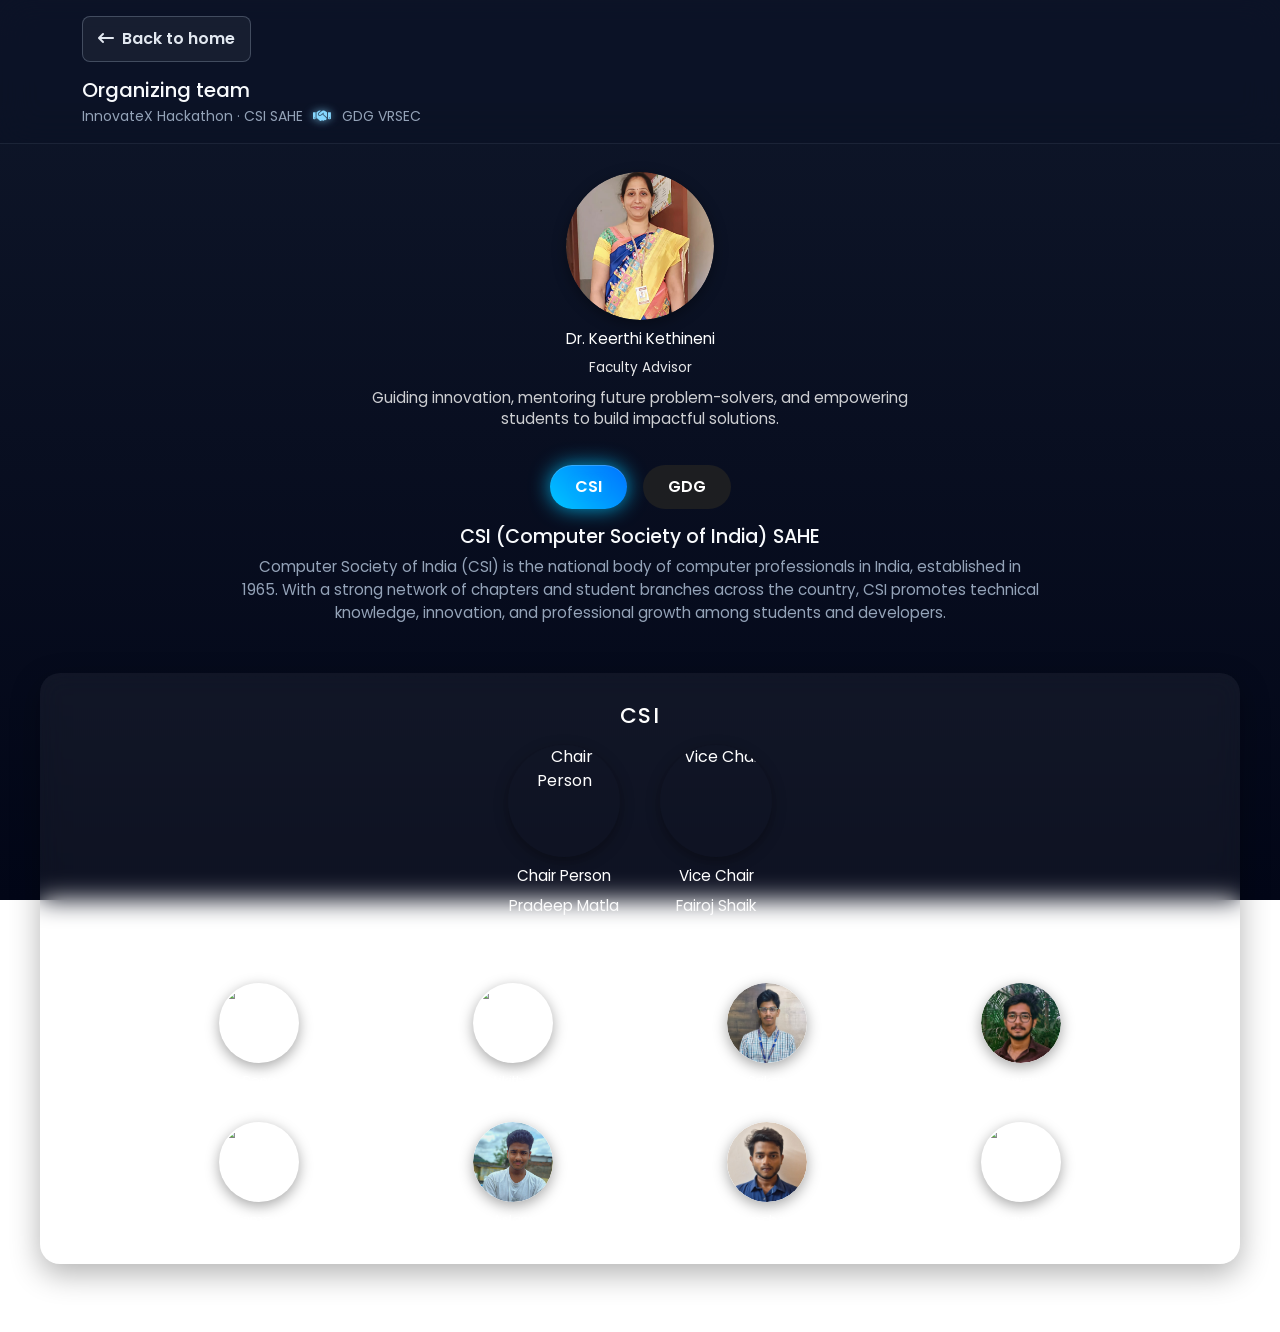
==== commit ddb143b0: "Add files via upload" ====
--- a/team.html
+++ b/team.html
@@ -50,8 +50,8 @@
 
     <div class="team-toggle-buttons">
         <div class="toggle-btns">
-            <button class="toggle-btn active" data-slide="0">CSI</button>
-            <button class="toggle-btn" data-slide="1">GDG</button>
+            <button class="toggle-btn csi-btn active" type="button">CSI</button>
+            <button class="toggle-btn gdg-btn" type="button">GDG</button>
         </div>
         <div class="dynamic-desc">
             <h3 id="desc-title">CSI (Computer Society of India) SAHE</h3>
@@ -59,10 +59,8 @@
         </div>
     </div>
 
-    <div class="team-slider-wrapper">
-        <div class="team-slider">
-
-        <div class="slide csi-slide branch branch--csi">
+    <div class="hierarchy-container">
+        <div class="branch branch--csi active">
 
             <div class="team-card">
                 <h2 class="branch-title">CSI</h2>
@@ -214,7 +212,7 @@
 
             </div>  <!-- close team-card -->
 
-<div class="slide gdg-slide branch branch--gdg gdg">
+<div class="branch branch--gdg">
 
                 <div class="team-card">
                     <h2 class="branch-title">GDG VRSEC</h2>
@@ -395,13 +393,8 @@
 
         </div>
     </div>
-</div>  <!-- close team-card -->
-
-            </div>
-
-        </div>
-
-    </div>
+  </div>
+</div>
 
 </section>
     </main>
--- a/style.css
+++ b/style.css
@@ -7,6 +7,11 @@
 
 html {
   scroll-behavior: smooth;
+  overflow-x: hidden;
+}
+
+body {
+  overflow-x: hidden;
 }
 
 :focus-visible {
@@ -1059,6 +1064,8 @@
 .org {
   margin-top: 28px;
   padding: 0 12px 48px;
+  text-align: center;
+  width: 100%;
 }
 
 .faculty-row {
@@ -1082,66 +1089,59 @@
   margin-top: 0;
 }
 
-.line {
-  background: rgba(255, 255, 255, 0.92);
-  transition: background 0.3s ease;
-}
-
-.line-v {
-  width: 2px;
-  margin-left: auto;
-  margin-right: auto;
-}
-
-.line-v--stem {
-  height: 28px;
-  flex-shrink: 0;
-}
-
-.line-h--wide {
-  position: absolute;
-  left: 0;
-  right: 0;
-  top: 0;
-  height: 2px;
+.line,
+.line-h,
+.line-v,
+.line-v--stem,
+.line-h--wide,
+.line-v--drop,
+.line-v--left,
+.line-v--right,
+.csi-four-bar,
+.csi-four-drops,
+.line-v--short,
+.fork-from-faculty {
+  display: none !important;
+}
+
+.split {
+  display: flex;
+  justify-content: center;
+  align-items: center;
+  gap: 40px;
+  flex-wrap: wrap;
   width: 100%;
-}
-
-.line-v--drop {
-  position: absolute;
-  top: 2px;
-  height: 26px;
-}
-
-.line-v--left {
-  left: 0;
-  margin-left: 0;
-}
-
-.line-v--right {
-  right: 0;
-  margin-right: 0;
-  left: auto;
-}
-
-.split {
-  display: flex;
-  justify-content: center;
-  align-items: flex-start;
-  gap: 32px;
-  flex-wrap: wrap;
-  max-width: 1100px;
   margin: 0 auto;
   padding-top: 8px;
 }
 
+.hierarchy-container {
+  width: 100%;
+  display: flex;
+  justify-content: center;
+  align-items: center;
+  position: relative;
+  margin: 20px 0;
+}
+
 .branch {
-  flex: 1 1 300px;
-  max-width: 520px;
-  min-width: 260px;
-  display: flex;
+  display: none;
+  width: 100%;
+  max-width: 1200px;
+  margin: 0 auto;
   flex-direction: column;
   align-items: center;
+}
+
+.branch.active {
+  display: block !important;
+}
+
+.branch--gdg {
+  opacity: 1;
+  visibility: visible;
+  transform: scale(0.95);
+  transform-origin: top center;
 }
 
 .branch-title {
@@ -1152,11 +1152,17 @@
 
 .branch--csi {
   /* border-right: 1px solid rgba(255, 255, 255, 0.12); */
-  padding-right: 20px;
+  padding-right: 0;
+  margin: 0 auto;
 }
 
 .branch--gdg {
   padding-left: 8px;
+}
+
+.branch--csi .csi-grid {
+  grid-template-columns: repeat(4, 1fr);
+  max-width: 1000px;
 }
 
 @media (max-width: 900px) {
@@ -1205,10 +1211,10 @@
 
 .csi-grid {
   display: grid;
-  grid-template-columns: repeat(4, minmax(0, 1fr));
-  gap: 10px 12px;
+  grid-template-columns: repeat(6, 1fr);
+  gap: 15px;
   width: 100%;
-  max-width: 500px;
+  max-width: 1400px;
   margin: 12px auto 0;
   align-items: start;
   justify-items: center;
@@ -1220,7 +1226,8 @@
   align-items: center;
   gap: 6px;
   width: 100%;
-  min-width: 0;
+  min-width: 160px;
+  max-width: 180px;
 }
 
 .csi-col h4 {
@@ -1427,6 +1434,86 @@
   }
 }
 
+/* Global overflow guard */
+html, body {
+  overflow-x: hidden;
+}
+
+/* Mobile-only Team fixes (<=768px) */
+@media (max-width: 768px) {
+  .org {
+    transform: scale(0.9);
+    transform-origin: top center;
+  }
+
+  .split {
+    display: flex !important;
+    justify-content: center;
+    align-items: center;
+    flex-direction: column;
+    gap: 40px;
+    width: 100%;
+  }
+
+  .csi-grid {
+    display: grid;
+    grid-template-columns: 1fr;
+    gap: 20px;
+  }
+
+  .branch {
+    width: 100%;
+    position: relative;
+    display: none;
+  }
+
+  .branch.active {
+    display: block !important;
+  }
+
+  .split {
+    display: flex;
+    justify-content: center;
+    align-items: flex-start;
+    gap: 40px;
+    width: 100%;
+  }
+
+  .node {
+    transform: scale(0.95);
+  }
+
+  .img-box {
+    width: 120px;
+    height: 120px;
+    border-radius: 50%;
+    overflow: hidden;
+    display: flex;
+    align-items: center;
+    justify-content: center;
+  }
+
+  .img-box.big {
+    width: 140px;
+    height: 140px;
+  }
+
+  .img-box img {
+    width: 100%;
+    height: 100%;
+    object-fit: cover;
+  }
+
+  .branch-title,
+  .member-name,
+  .role-label {
+    word-wrap: break-word;
+    white-space: normal;
+    text-align: center;
+  }
+  
+}
+
 .faculty-description {
   text-align: center;
   color: rgba(255, 255, 255, 0.8);
@@ -1450,20 +1537,25 @@
 }
 
 .toggle-btn {
-  padding: 0.5rem 1rem;
-  background: rgba(255, 255, 255, 0.1);
-  border: 1px solid rgba(255, 255, 255, 0.2);
-  color: #fff;
-  border-radius: 0.5rem;
-  cursor: pointer;
+  padding: 10px 25px;
+  border-radius: 30px;
+  border: none;
+  background: rgba(34, 34, 34, 0.8);
+  color: white;
   transition: all 0.3s ease;
   font-weight: 600;
+  cursor: pointer;
+}
+
+.toggle-btn:hover {
+  background: rgba(55, 55, 55, 0.9);
 }
 
 .toggle-btn.active {
   background: linear-gradient(45deg, #00c6ff, #0072ff);
   color: white;
-  box-shadow: 0 0 15px rgba(0, 198, 255, 0.7);
+  box-shadow: 0 0 20px rgba(0, 198, 255, 0.8), inset 0 1px 0 rgba(255, 255, 255, 0.2);
+  text-shadow: 0 0 8px rgba(0, 198, 255, 0.5);
 }
 
 .dynamic-desc {
@@ -1498,6 +1590,208 @@
   min-width: 100%;
   flex-shrink: 0;
 }
+
+/* ====== Mobile responsiveness fix block ====== */
+html, body {
+  overflow-x: hidden;
+}
+
+body {
+  -webkit-overflow-scrolling: touch;
+}
+
+img {
+  max-width: 100%;
+  height: auto;
+  display: block;
+}
+
+.header,
+.team-topbar,
+.landing-nav {
+  position: relative;
+  z-index: 1000;
+  width: 100%;
+}
+
+@media (max-width: 768px) {
+  .header,
+  .team-topbar,
+  .landing-nav {
+    height: auto;
+    padding: 10px;
+  }
+
+  .header-title,
+  .team-page-title,
+  .landing-nav__title {
+    font-size: 14px !important;
+    text-align: center;
+    line-height: 1.3;
+    display: block !important;
+    position: static !important;
+    transform: none !important;
+    white-space: normal;
+    margin: 0 auto;
+  }
+
+  .landing-nav__title {
+    font-size: 1rem;
+    letter-spacing: 0.5px;
+  }
+
+  .landing-hero__title {
+    font-size: 22px !important;
+    line-height: 1.2 !important;
+  }
+
+  .landing-hero__desc,
+  .landing-hero__typed {
+    font-size: 14px !important;
+    padding: 0 10px !important;
+  }
+
+  .countdown-container {
+    display: flex !important;
+    flex-wrap: wrap;
+    justify-content: center;
+    gap: 10px;
+    position: static !important;
+    left: auto !important;
+    top: auto !important;
+    transform: none !important;
+    width: auto !important;
+  }
+
+  .countdown-top {
+    flex-wrap: wrap;
+    justify-content: center;
+    width: auto;
+  }
+
+  .countdown-box {
+    width: 70px;
+    height: 70px;
+    font-size: 14px;
+  }
+
+  .roadmap-timeline {
+    display: flex !important;
+    flex-direction: column !important;
+    align-items: center !important;
+    gap: 20px !important;
+    padding: 20px 10px !important;
+    height: auto !important;
+  }
+
+  .roadmap-timeline::before,
+  .timeline-line {
+    display: none !important;
+  }
+
+  .roadmap-item {
+    position: relative !important;
+    width: 90% !important;
+    max-width: 340px !important;
+    left: 0 !important;
+    top: 0 !important;
+    transform: none !important;
+    margin-bottom: 20px !important;
+  }
+
+  .roadmap-item:nth-child(6) {
+    display: block !important;
+  }
+
+  .roadmap-content {
+    width: 100% !important;
+    max-width: 100% !important;
+    margin: 0 !important;
+  }
+
+  .highlights-grid {
+    display: flex !important;
+    flex-direction: column !important;
+    gap: 15px !important;
+    align-items: stretch;
+  }
+
+  .hl-card {
+    width: 100% !important;
+    max-width: 100% !important;
+  }
+
+  .btn,
+  .btn-nav-cta,
+  .btn-glow,
+  .btn-team-back {
+    width: 100% !important;
+    display: block !important;
+    margin-bottom: 10px !important;
+    text-align: center !important;
+  }
+
+  .btn-nav-cta {
+    white-space: normal !important;
+  }
+
+  .split {
+    flex-direction: column !important;
+    align-items: center !important;
+    gap: 16px !important;
+  }
+
+  .branch {
+    width: 100% !important;
+    max-width: 100% !important;
+  }
+
+  .csi-grid {
+    display: grid !important;
+    grid-template-columns: 1fr !important;
+    align-items: center !important;
+    gap: 12px !important;
+    width: 90% !important;
+    max-width: 440px !important;
+    margin: 0 auto !important;
+  }
+
+  .csi-col {
+    width: 100% !important;
+    max-width: 100% !important;
+  }
+
+  .node img {
+    width: 80px !important;
+    height: 80px !important;
+  }
+
+  .team-slider {
+    overflow: hidden !important;
+  }
+
+  .slide {
+    width: 100% !important;
+    min-width: 100% !important;
+  }
+
+  .footer-icons {
+    flex-wrap: wrap !important;
+    justify-content: center !important;
+    gap: 15px !important;
+  }
+
+  footer,
+  .landing-footer {
+    text-align: center !important;
+    padding: 20px !important;
+  }
+
+  .landing-footer__fineprint {
+    margin-top: 1rem !important;
+  }
+}
+
 
 .team-card {
   background: rgba(255, 255, 255, 0.05);
@@ -1538,34 +1832,6 @@
   }
 }
 
-/* ========== GDG Horizontal Scroll ========== */
-.gdg .csi-grid {
-  display: flex;
-  flex-wrap: nowrap !important;   /* no wrap, single row */
-  overflow-x: auto !important;    /* horizontal scroll if overflow */
-  gap: 1px !important;            /* minimal gap */
-  padding-bottom: 4px;
-  scroll-behavior: smooth;
-  width: 100%;
-  margin: 8px auto 0;
-}
-
-.gdg .csi-col {
-  min-width: 160px;    /* fixed width for each department */
-  flex: 0 0 160px;
-  margin: 0;
-  flex-shrink: 0;
-}
-
-.gdg .csi-grid::-webkit-scrollbar {
-  display: none;
-}
-
-.gdg .csi-grid {
-  -ms-overflow-style: none;
-  scrollbar-width: none;
-}
-
 /* ========== Visual Polish ========== */
 
 /* 1. Countdown pulse glow */
@@ -1599,6 +1865,158 @@
               border-color 0.3s ease, background 0.3s ease !important;
 }
 
+/* ====  Mobile + Tablet responsive final pass (user request) ==== */
+html, body {
+  width: 100%;
+  overflow-x: hidden;
+}
+
+img, picture, video, svg {
+  max-width: 100%;
+  height: auto;
+  display: block;
+}
+
+button, a, .btn, .btn-nav-cta, .btn-team-cta {
+  min-height: 44px;
+  padding: 10px 15px;
+}
+
+/* Header */
+.landing-nav__title {
+  font-size: clamp(1rem, 2.5vw, 1.35rem);
+  line-height: 1.3;
+}
+
+@media (max-width: 1024px) {
+  .landing-nav__title {
+    font-size: 1.1rem;
+  }
+  .landing-nav__inner {
+    padding: 0.5rem 0.75rem;
+  }
+  .landing-hero {
+    padding-top: calc(4rem + 0.5rem);
+  }
+}
+
+@media (max-width: 768px) {
+  .landing-nav__title {
+    font-size: 16px;
+    line-height: 1.3;
+    white-space: normal;
+    text-align: center;
+    max-width: 90%;
+  }
+
+  .landing-hero__title {
+    font-size: 24px;
+  }
+
+  .landing-hero__desc {
+    font-size: 14px;
+    padding: 0 10px;
+    line-height: 1.6;
+    max-width: 92%;
+    margin-inline: auto;
+  }
+
+  .btn, .btn-nav-cta, .btn-team-cta {
+    width: 100%;
+    margin-bottom: 10px;
+    text-align: center;
+  }
+
+  .highlights-grid {
+    display: flex;
+    flex-direction: column;
+    align-items: stretch;
+    gap: 15px;
+  }
+
+  .hl-card {
+    max-width: 100%;
+  }
+
+  .roadmap-timeline {
+    padding: 20px 10px;
+    overflow-x: hidden;
+  }
+
+  .roadmap-timeline::before {
+    display: none;
+  }
+
+  .roadmap-item {
+    position: relative;
+    width: 100%;
+    max-width: 92%;
+    left: 50% !important;
+    top: 0 !important;
+    transform: translateX(-50%) !important;
+    margin-bottom: 16px;
+  }
+
+  .roadmap-content {
+    width: 100%;
+    padding: 14px;
+  }
+
+  .timeline-line,
+  .roadmap-timeline::before,
+  .roadmap-point {
+    display: none !important;
+  }
+
+  .team-card {
+    width: 95%;
+    padding: 15px;
+  }
+
+  .team-slider {
+    overflow: hidden;
+  }
+
+  .gdg .csi-grid {
+    overflow-x: auto;
+    flex-wrap: nowrap !important;
+  }
+
+  .footer-icons {
+    flex-wrap: wrap;
+    gap: 15px;
+    justify-content: center;
+  }
+
+  .footer-icons a {
+    width: auto;
+    min-width: 110px;
+  }
+}
+
+/* include tablet-specific improvements (768-1024) */
+@media (min-width: 769px) and (max-width: 1024px) {
+  .highlights-grid {
+    flex-wrap: wrap;
+    justify-content: center;
+  }
+
+  .hl-card {
+    flex: 1 1 280px;
+    max-width: 420px;
+  }
+
+  .landing-hero__title {
+    font-size: clamp(2.2rem, 6vw, 3.25rem);
+  }
+
+  .landing-hero__desc {
+    font-size: 15px;
+    padding: 0 1rem;
+  }
+}
+
+
 .btn-nav-cta:hover {
   transform: translateY(-3px) scale(1.04) !important;
 }
